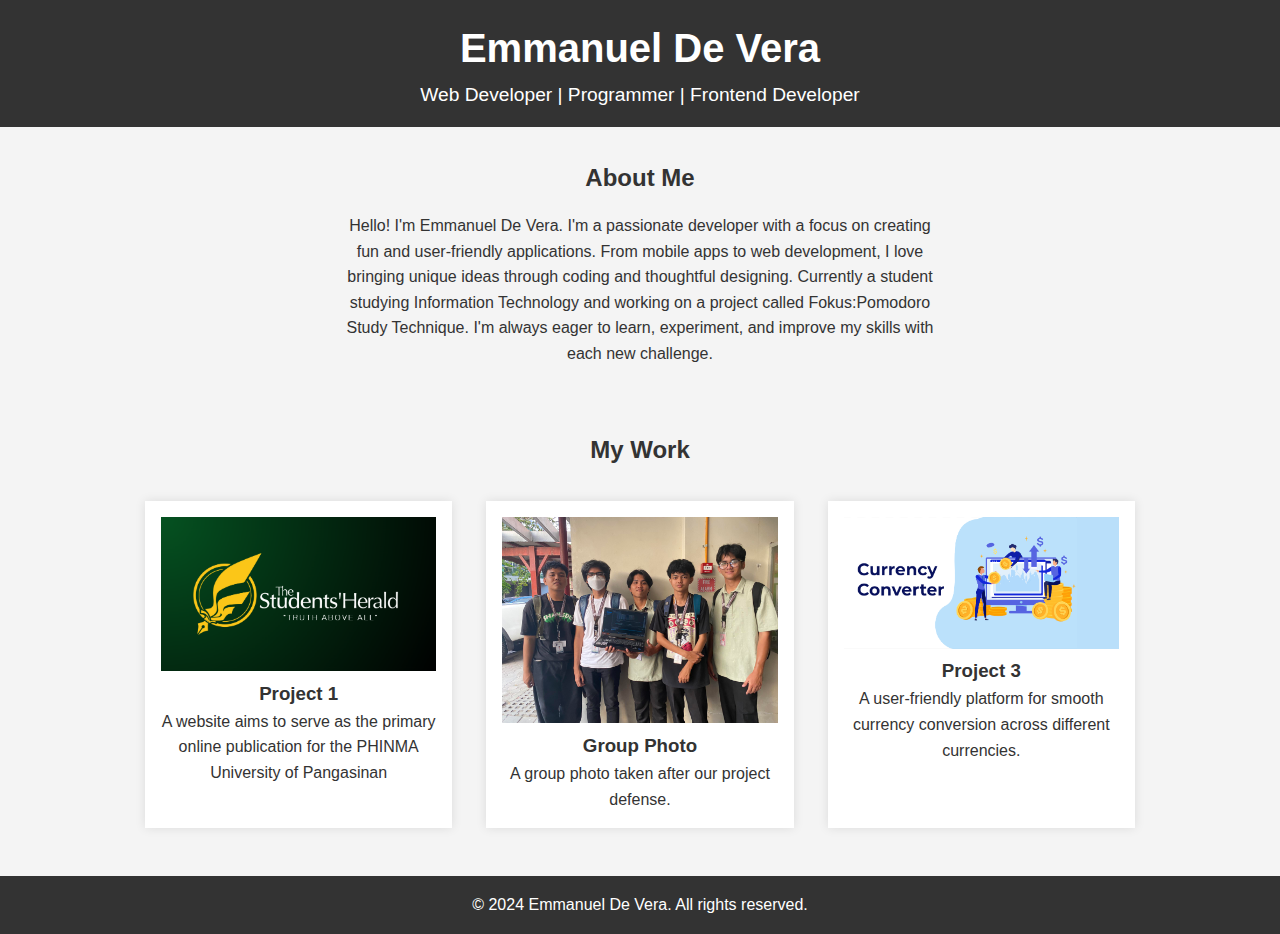
==== index.html @ 69d17644 "Add files via upload" ====
<!DOCTYPE html>
<html lang="en">
<head>
    <meta charset="UTF-8">
    <meta name="viewport" content="width=device-width, initial-scale=1.0">
    <title>De Vera, Emmanuel Jesse L. - Portfolio</title>
    <link rel="stylesheet" href="index.css">
</head>
<body>
    <header>
        <div class="container">
            <h1>Emmanuel De Vera</h1>
            <p>Web Developer | Programmer | Frontend Developer</p>
        </div>
    </header>

    <section id="about">
        <div class="container">
            <h2>About Me</h2>
            <p>Hello! I'm Emmanuel De Vera. I'm a passionate developer with a focus on creating fun and user-friendly applications. From mobile apps to web development, I love bringing unique ideas through coding and thoughtful designing. Currently a student studying Information Technology and working on a project called Fokus:Pomodoro Study Technique. I'm always eager to learn, experiment, and improve my skills with each new challenge.

            </p>
        </div>
    </section>

    <section id="portfolio">
        <div class="container">
            <h2>My Work</h2>
            <div class="gallery">
                <div class="project">   
                    <img src="studentsherald.png" alt="Project 1">
                    <h3><bold>Project 1</bold></h3>
                    <p>A website aims to serve as the primary online publication for the PHINMA University of Pangasinan</p>
                </div>
                <div class="project">
                    <img src="group pic.jpg" alt="Project 2">
                    <h3>Group Photo</h3>
                    <p>A group photo taken after our project defense.</p>
                </div>
                <div class="project">
                    <img src="currencyconverte.png" alt="Project 3">
                    <h3>Project 3</h3>
                    <p>A user-friendly platform for smooth currency conversion across different currencies.</p>
                </div>
            </div>
        </div>
    </section>

    <footer>
        <div class="container">
            <p>&copy; 2024 Emmanuel De Vera. All rights reserved.</p>
        </div>
    </footer>
</body>
</html>
---- index.css ----
* {
    margin: 0;
    padding: 0;
    box-sizing: border-box;
}

body {
    font-family: Arial, sans-serif;
    line-height: 1.6;
    background-color: #f4f4f4;
    color: #333;
}

header {
    background: #333;
    color: white;
    padding: 1rem 0;
    text-align: center;
}

header h1 {
    font-size: 2.5rem;
}

header p {
    font-size: 1.2rem;
}

.container {
    width: 80%;
    margin: 0 auto;
}

section {
    padding: 2rem 0;
}

#about h2, #portfolio h2 {
    text-align: center;
    margin-bottom: 1rem;
}

#about p {
    text-align: center;
    max-width: 600px;
    margin: 0 auto;
}

#portfolio .gallery {
    display: flex;
    justify-content: space-around;
    flex-wrap: wrap;
}

.project {
    background: white;
    margin: 1rem;
    padding: 1rem;
    box-shadow: 0 0 10px rgba(0, 0, 0, 0.1);
    width: 30%;
    text-align: center;
}

.project img {
    max-width: 100%;
    height: auto;
}

footer {
    background: #333;
    color: white;
    text-align: center;
    padding: 1rem 0;
}

footer p {
    margin: 0;
}
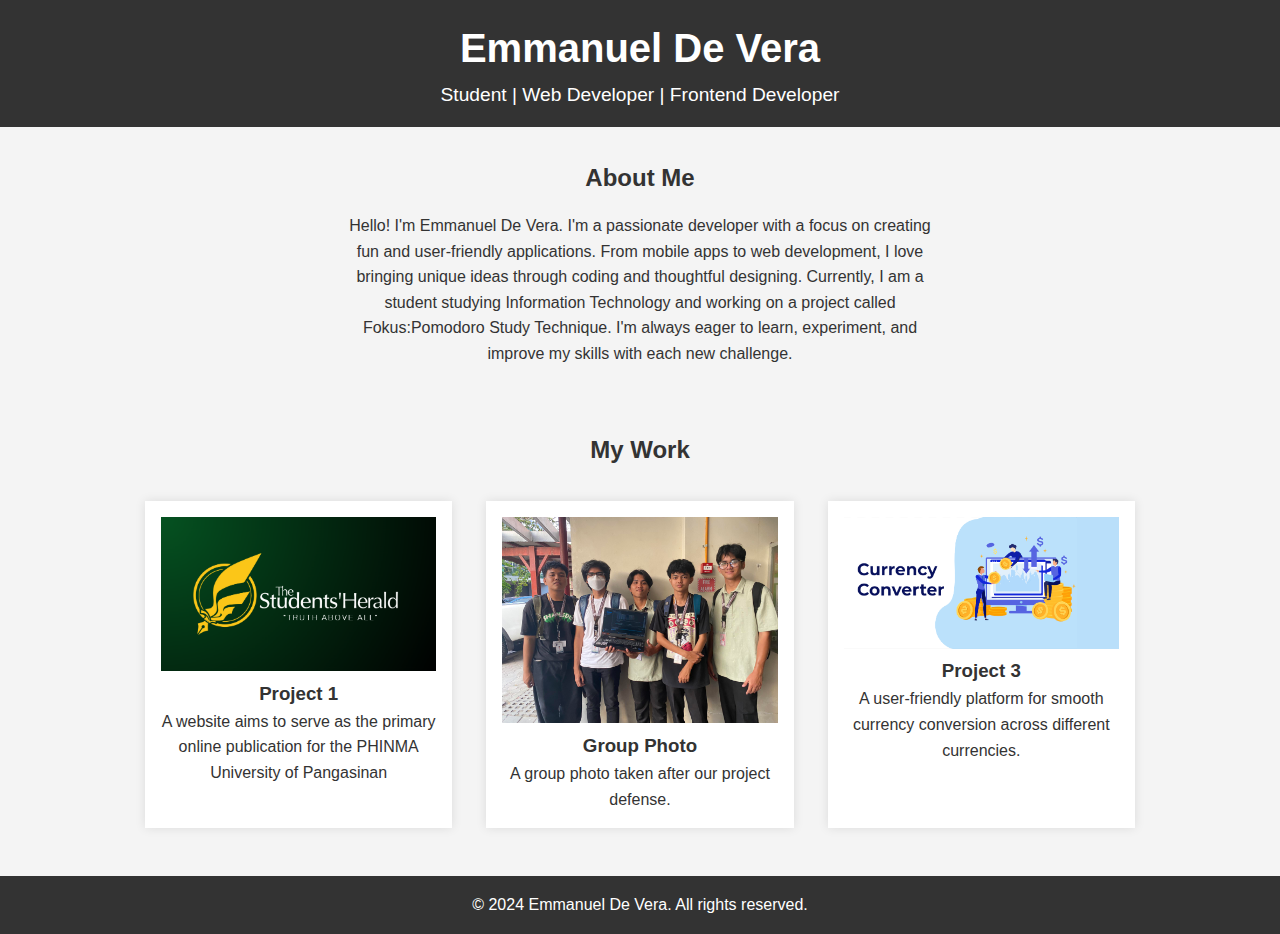
==== commit e8ce4886: "Update index.html" ====
--- a/index.html
+++ b/index.html
@@ -10,14 +10,14 @@
     <header>
         <div class="container">
             <h1>Emmanuel De Vera</h1>
-            <p>Web Developer | Programmer | Frontend Developer</p>
+            <p>Student | Web Developer | Frontend Developer</p>
         </div>
     </header>
 
     <section id="about">
         <div class="container">
             <h2>About Me</h2>
-            <p>Hello! I'm Emmanuel De Vera. I'm a passionate developer with a focus on creating fun and user-friendly applications. From mobile apps to web development, I love bringing unique ideas through coding and thoughtful designing. Currently a student studying Information Technology and working on a project called Fokus:Pomodoro Study Technique. I'm always eager to learn, experiment, and improve my skills with each new challenge.
+            <p>Hello! I'm Emmanuel De Vera. I'm a passionate developer with a focus on creating fun and user-friendly applications. From mobile apps to web development, I love bringing unique ideas through coding and thoughtful designing. Currently, I am a student studying Information Technology and working on a project called Fokus:Pomodoro Study Technique. I'm always eager to learn, experiment, and improve my skills with each new challenge.
 
             </p>
         </div>
@@ -33,7 +33,7 @@
                     <p>A website aims to serve as the primary online publication for the PHINMA University of Pangasinan</p>
                 </div>
                 <div class="project">
-                    <img src="group pic.jpg" alt="Project 2">
+                    <img src="group_pic.jpg" alt="Project 2">
                     <h3>Group Photo</h3>
                     <p>A group photo taken after our project defense.</p>
                 </div>
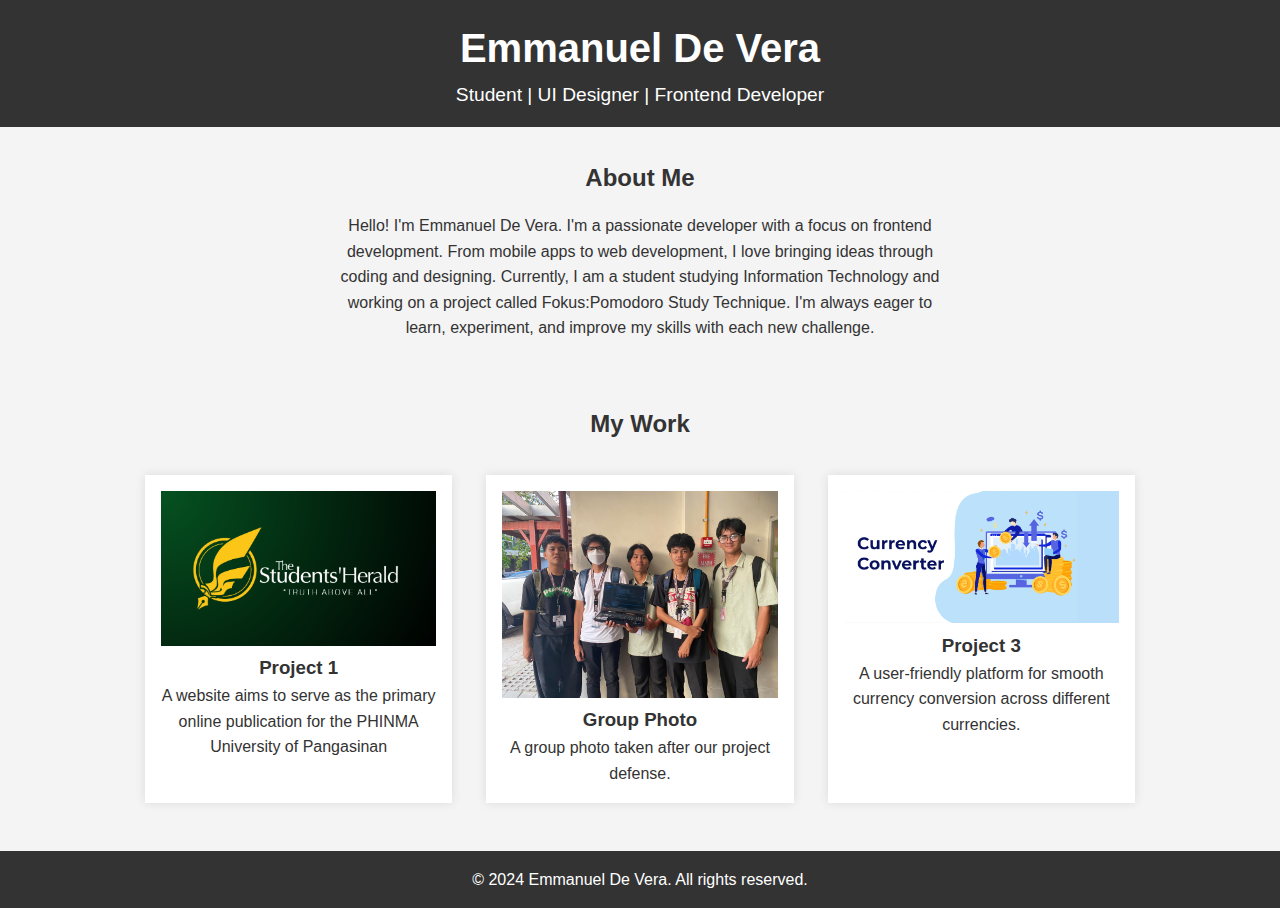
==== commit c75fe739: "Update index.html" ====
--- a/index.html
+++ b/index.html
@@ -10,14 +10,14 @@
     <header>
         <div class="container">
             <h1>Emmanuel De Vera</h1>
-            <p>Student | Web Developer | Frontend Developer</p>
+            <p>Student | UI Designer | Frontend Developer</p>
         </div>
     </header>
 
     <section id="about">
         <div class="container">
             <h2>About Me</h2>
-            <p>Hello! I'm Emmanuel De Vera. I'm a passionate developer with a focus on creating fun and user-friendly applications. From mobile apps to web development, I love bringing unique ideas through coding and thoughtful designing. Currently, I am a student studying Information Technology and working on a project called Fokus:Pomodoro Study Technique. I'm always eager to learn, experiment, and improve my skills with each new challenge.
+            <p>Hello! I'm Emmanuel De Vera. I'm a passionate developer with a focus on frontend development. From mobile apps to web development, I love bringing ideas through coding and designing. Currently, I am a student studying Information Technology and working on a project called Fokus:Pomodoro Study Technique. I'm always eager to learn, experiment, and improve my skills with each new challenge.
 
             </p>
         </div>
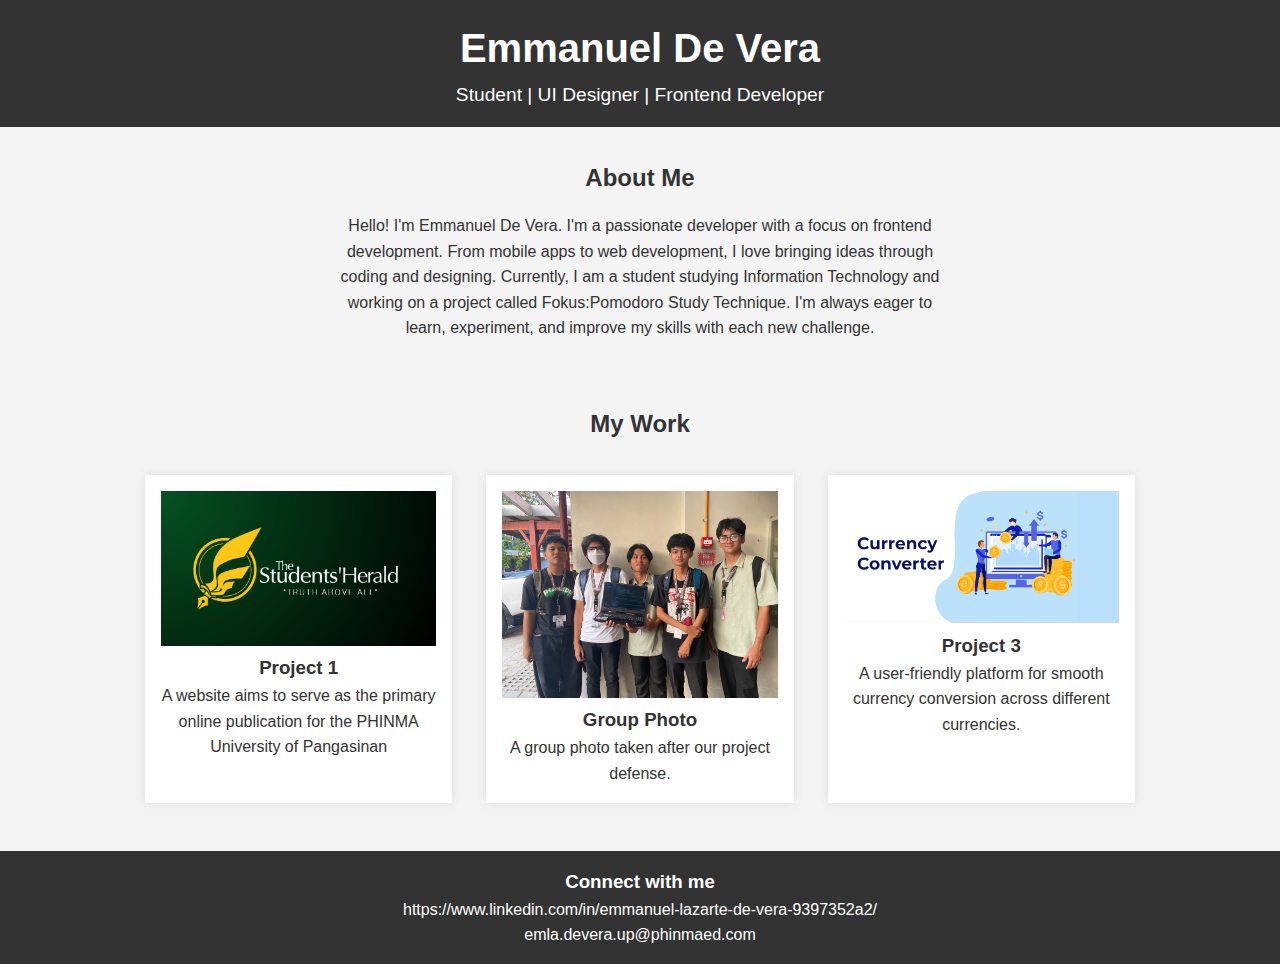
==== commit c0e93015: "Update index.html" ====
--- a/index.html
+++ b/index.html
@@ -48,7 +48,9 @@
 
     <footer>
         <div class="container">
-            <p>&copy; 2024 Emmanuel De Vera. All rights reserved.</p>
+            <h3>Connect with me</h3>
+            <p>https://www.linkedin.com/in/emmanuel-lazarte-de-vera-9397352a2/</p>
+            <p>emla.devera.up@phinmaed.com</p>
         </div>
     </footer>
 </body>
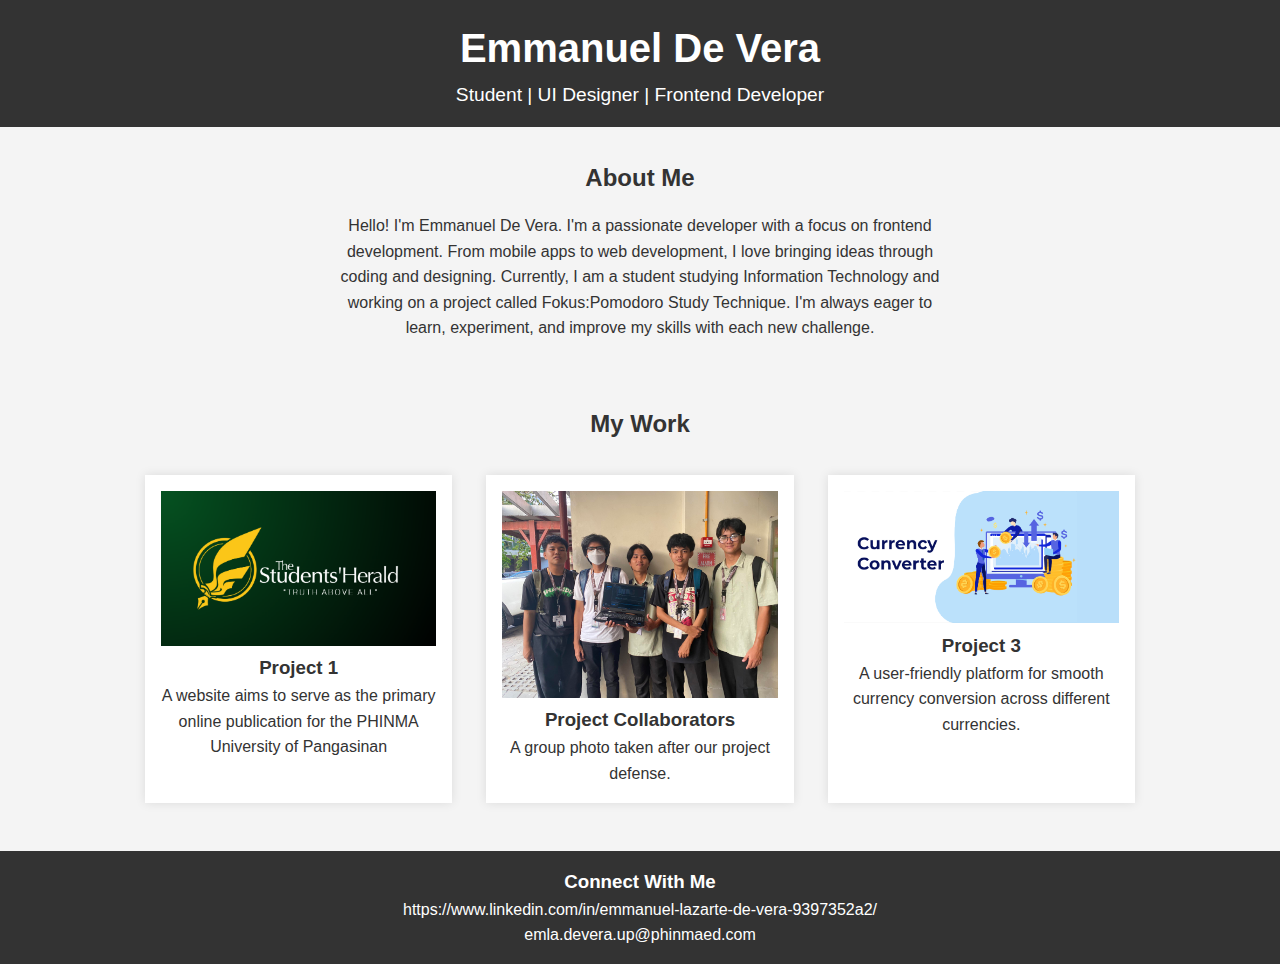
==== commit 6a8bb3bc: "Update index.html" ====
--- a/index.html
+++ b/index.html
@@ -34,7 +34,7 @@
                 </div>
                 <div class="project">
                     <img src="group_pic.jpg" alt="Project 2">
-                    <h3>Group Photo</h3>
+                    <h3>Project Collaborators</h3>
                     <p>A group photo taken after our project defense.</p>
                 </div>
                 <div class="project">
@@ -48,7 +48,7 @@
 
     <footer>
         <div class="container">
-            <h3>Connect with me</h3>
+            <h3>Connect With Me</h3>
             <p>https://www.linkedin.com/in/emmanuel-lazarte-de-vera-9397352a2/</p>
             <p>emla.devera.up@phinmaed.com</p>
         </div>
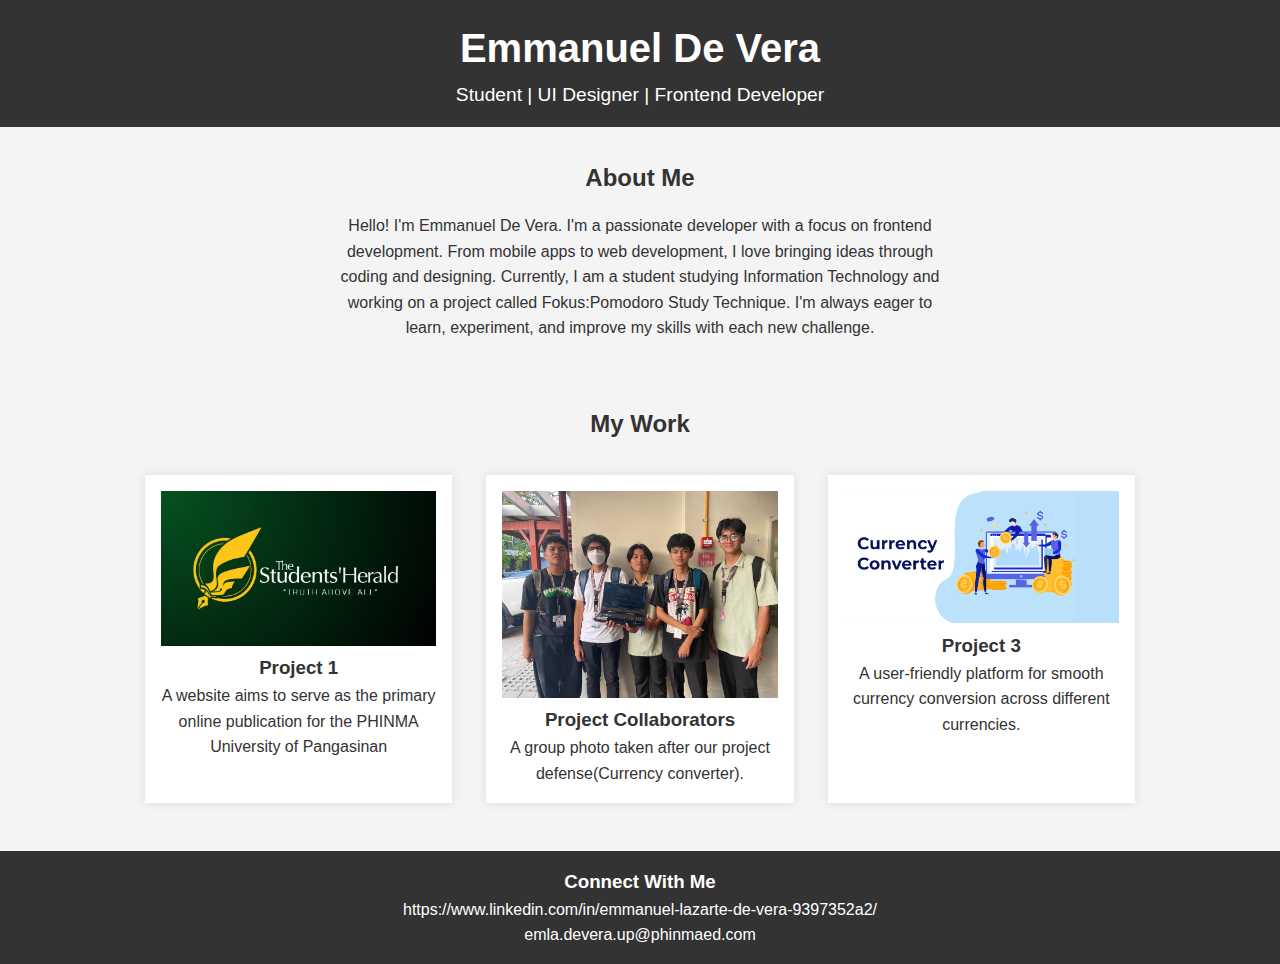
==== commit 36de1418: "Update index.html" ====
--- a/index.html
+++ b/index.html
@@ -35,7 +35,7 @@
                 <div class="project">
                     <img src="group_pic.jpg" alt="Project 2">
                     <h3>Project Collaborators</h3>
-                    <p>A group photo taken after our project defense.</p>
+                    <p>A group photo taken after our project defense(Currency converter).</p>
                 </div>
                 <div class="project">
                     <img src="currencyconverte.png" alt="Project 3">
